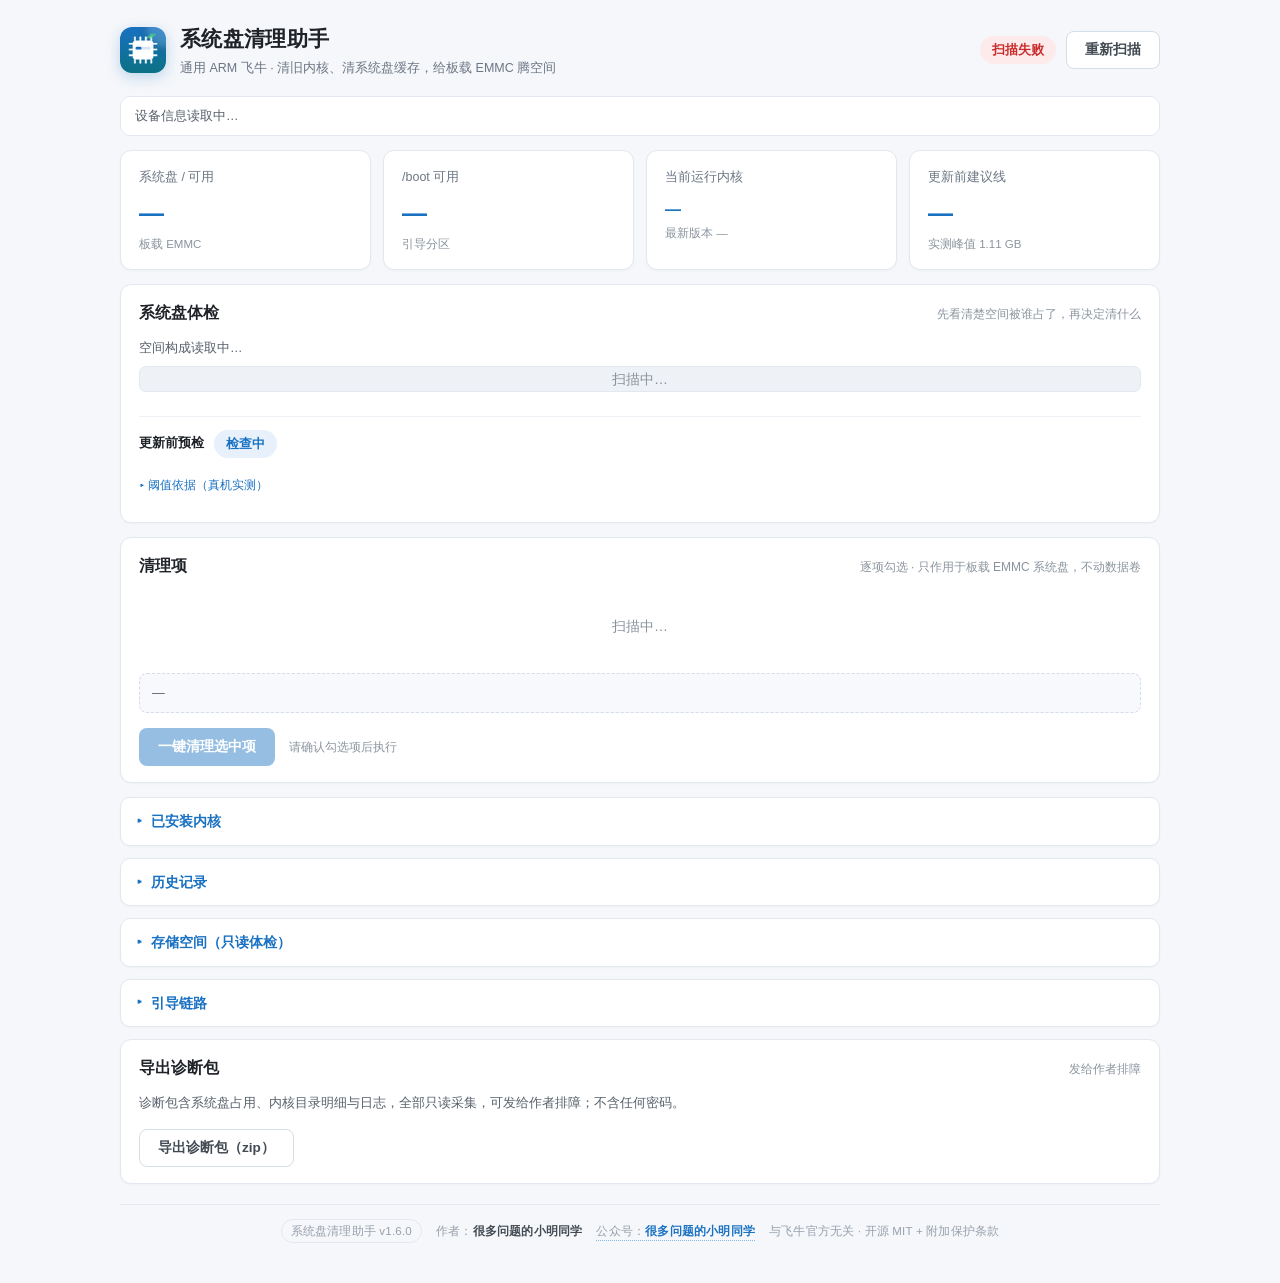
==== src/fncleankernel/app/web/index.html @ 467a627b "v1.6.0 新增排障访问日志，修正被拒时的结果提示 - 写操作被安全规则拒绝时记录时间、来源地址、Host、Origin 与原因到访问日志，   诊断包可直接读出，方便定位'点了清理没反应'的问题。" ====
<!DOCTYPE html>
<html lang="zh-CN">
<head>
<meta charset="utf-8">
<meta name="viewport" content="width=device-width, initial-scale=1">
<title>系统盘清理助手 · fnOS ARM</title>
<link rel="stylesheet" href="style.css?v=12">
</head>
<body>
<div class="wrap">

  <header class="hd">
    <div class="hd-left">
      <div class="logo logo-img" aria-hidden="true"></div>
      <div>
        <h1>系统盘清理助手</h1>
        <p class="sub">通用 ARM 飞牛 · 清旧内核、清系统盘缓存，给板载 EMMC 腾空间</p>
      </div>
    </div>
    <div class="hd-right">
      <span class="pill" id="pill-status">正在扫描</span>
      <button class="btn btn-ghost" id="btn-scan">重新扫描</button>
    </div>
  </header>

  <section class="devbar" id="devbar">
    <span>设备信息读取中…</span>
  </section>

  <section class="banner" id="ssh-banner" hidden>
    <strong>SSH 未开启</strong>
    <span id="ssh-banner-text">请在 飞牛 OS「设置 → 终端/SSH」中手动开启 SSH，以便清理异常时能从电脑远程进入设备排障。清理本身不依赖 SSH。</span>
  </section>

  <section class="cards">
    <div class="card stat">
      <div class="stat-label">系统盘 / 可用</div>
      <div class="stat-val" id="s-root">—</div>
      <div class="stat-foot">板载 EMMC</div>
    </div>
    <div class="card stat">
      <div class="stat-label">/boot 可用</div>
      <div class="stat-val" id="s-boot">—</div>
      <div class="stat-foot">引导分区</div>
    </div>
    <div class="card stat">
      <div class="stat-label">当前运行内核</div>
      <div class="stat-val stat-kernel" id="s-kernel">—</div>
      <div class="stat-foot" id="s-latest">最新版本 —</div>
    </div>
    <div class="card stat">
      <div class="stat-label">更新前建议线</div>
      <div class="stat-val" id="s-safe">—</div>
      <div class="stat-foot" id="s-safe-foot">实测峰值 1.11 GB</div>
    </div>
  </section>

  <!-- ===== 系统盘体检 ===== -->
  <section class="card">
    <div class="card-hd">
      <h2>系统盘体检</h2>
      <span class="hint">先看清楚空间被谁占了，再决定清什么</span>
    </div>
    <div class="bar-label" id="bar-label">空间构成读取中…</div>
    <div class="stackbar" id="breakdown-bar"><div class="empty">扫描中…</div></div>
    <div class="legend" id="breakdown-legend"></div>
    <div class="precheck">
      <div class="precheck-hd">
        <strong>更新前预检</strong>
        <span class="pill" id="precheck-pill">检查中</span>
      </div>
      <div id="precheck-list" class="checklist"></div>
      <details class="precheck-note-fold" id="precheck-note-fold">
        <summary>阈值依据（真机实测）</summary>
        <div class="precheck-note" id="precheck-note"></div>
      </details>
    </div>
  </section>

  <!-- ===== 清理项（核心操作常驻） ===== -->
  <section class="card">
    <div class="card-hd">
      <h2>清理项</h2>
      <span class="hint">逐项勾选 · 只作用于板载 EMMC 系统盘，不动数据卷</span>
    </div>
    <div class="empty-banner" id="empty-banner" hidden></div>
    <div class="cachelist" id="cachelist">
      <div class="empty">扫描中…</div>
    </div>
    <details class="readonly-fold" id="readonly-fold" hidden>
      <summary>体检详情（只读，不产生清理）</summary>
      <div id="readonly-list"></div>
    </details>
    <div class="cache-total" id="cache-total">—</div>
    <div class="cronfix" id="cronfix" hidden>
      <div class="cronfix-txt" id="cronfix-txt"></div>
      <button class="btn btn-ghost" id="btn-cron-fix" type="button">堵住邮件源头</button>
    </div>
    <div class="actions">
      <button class="btn btn-primary" id="btn-clean" disabled>一键清理选中项</button>
      <span class="action-note" id="action-note">请确认勾选项后执行</span>
    </div>
  </section>

  <section class="card" id="result-card" hidden>
    <div class="card-hd">
      <h2>执行结果</h2>
      <span class="hint" id="r-time"></span>
    </div>
    <div class="result-head" id="r-head">
      <div class="result-title" id="r-title">—</div>
      <div class="result-desc" id="r-desc"></div>
    </div>
    <div class="grubbox" id="r-grub">
      <strong>update-grub</strong><span id="r-grub-text">—</span>
    </div>
    <div class="warnlist" id="r-warn"></div>
    <div class="spacecmp" id="r-space"></div>
    <div class="cachebox" id="r-cache"></div>
    <details class="logbox">
      <summary>查看完整执行日志</summary>
      <pre id="r-log"></pre>
    </details>
  </section>

  <!-- ===== 方案 C：详情类信息默认折叠 ===== -->
  <details class="fold-card" id="fold-kernels">
    <summary>已安装内核</summary>
    <section class="card fold-inner">
      <div class="table-wrap">
        <table>
          <thead>
            <tr><th>包名</th><th>版本</th><th>标记</th><th>锁定</th><th>占用</th><th>处理</th></tr>
          </thead>
          <tbody id="kbody"><tr><td colspan="6" class="empty">扫描中…</td></tr></tbody>
        </table>
      </div>
      <div class="plan" id="plan">尚未生成清理计划。</div>
    </section>
  </details>

  <details class="fold-card" id="fold-history">
    <summary>历史记录</summary>
    <section class="card fold-inner">
      <div class="history-chart" id="history-chart"><div class="empty">读取中…</div></div>
      <div class="history-summary" id="history-summary">—</div>
      <div class="lastbox" id="last-result">上次执行结果读取中…</div>
      <div class="actions">
        <button class="btn btn-ghost" id="btn-load-log" type="button">查看完整运行日志</button>
        <button class="btn btn-ghost" id="btn-copy-diag" type="button">复制诊断信息</button>
      </div>
      <details class="logbox" id="log-details" hidden>
        <summary>运行日志</summary>
        <pre id="full-log"></pre>
      </details>
    </section>
  </details>

  <details class="fold-card" id="fold-volumes">
    <summary>存储空间（只读体检）</summary>
    <section class="card fold-inner">
      <div id="volume-list" class="volumelist"><div class="empty">读取中…</div></div>
    </section>
  </details>

  <details class="fold-card" id="fold-boot">
    <summary>引导链路</summary>
    <section class="card fold-inner bootcard">
      <div id="bootinfo" class="bootinfo">—</div>
    </section>
  </details>

  <!-- ===== 诊断包导出：置于页面最底部 ===== -->
  <section class="card diag-card">
    <div class="card-hd">
      <h2>导出诊断包</h2>
      <span class="hint">发给作者排障</span>
    </div>
    <p class="diag-desc">诊断包含系统盘占用、内核目录明细与日志，全部只读采集，可发给作者排障；不含任何密码。</p>
    <div class="actions">
      <button class="btn btn-ghost" id="btn-export-diag" type="button">导出诊断包（zip）</button>
    </div>
  </section>

  <footer class="aboutline" aria-label="作者信息">
    <span class="who">系统盘清理助手 v1.6.0</span>
    <span>作者：<b>很多问题的小明同学</b></span>
    <span id="qrTrigger" class="qr-trigger" role="button" tabindex="0"
          title="点击查看公众号二维码">公众号：<b>很多问题的小明同学</b></span>
    <span>与飞牛官方无关 · 开源 MIT + 附加保护条款</span>
  </footer>
</div>

<!-- 公众号二维码灯箱（照搬 FnSmartdisk 原版交互） -->
<div class="qr-modal hidden" id="qrModal" role="dialog" aria-modal="true" aria-label="公众号二维码">
  <div class="qr-backdrop" id="qrBackdrop"></div>
  <div class="qr-box">
    <button class="qr-close" id="qrClose" aria-label="关闭" type="button">&times;</button>
    <img src="images/wechat-promo.png" alt="微信公众号：很多问题的小明同学 二维码">
    <div class="qr-caption">微信搜一搜：<b>很多问题的小明同学</b>　·　扫码即可关注</div>
  </div>
</div>

<!-- cron 堵源二次确认弹窗 -->
<div class="qr-modal hidden" id="cronModal" role="dialog" aria-modal="true" aria-label="修改定时任务确认">
  <div class="qr-backdrop" id="cronBackdrop"></div>
  <div class="qr-box confirm-box">
    <button class="qr-close" id="cronClose" aria-label="关闭" type="button">&times;</button>
    <h3>修改定时任务的邮件输出</h3>
    <p>下面这些定时任务每分钟执行一次，产生的输出会被系统当成邮件投递，攒成了几十 MB 的邮件。此操作会给它们补上输出重定向，<b>不会删除任务本身</b>。</p>
    <pre id="cron-rows"></pre>
    <p>改之前会把原始配置备份一份，其它定时任务一行都不动。<b>这是你自己的应用配置，请确认后再执行。</b></p>
    <div class="confirm-actions">
      <button class="btn btn-ghost" id="cronCancel" type="button">取消</button>
      <button class="btn btn-primary" id="cronConfirm" type="button">确认修改</button>
    </div>
  </div>
</div>

<script src="app.js?v=12"></script>
</body>
</html>
---- src/fncleankernel/app/web/style.css ----
* { box-sizing: border-box; }
body {
  margin: 0; padding: 0; background: #f5f7fa; color: #1f2328;
  font-family: -apple-system, BlinkMacSystemFont, "Segoe UI", "PingFang SC",
               "Microsoft YaHei", "Helvetica Neue", Arial, sans-serif;
  font-size: 14px; line-height: 1.6;
}
.wrap { max-width: 1080px; margin: 0 auto; padding: 22px 20px 40px; }
.hd { display: flex; align-items: center; justify-content: space-between; gap: 16px; margin-bottom: 18px; }
.hd-left { display: flex; align-items: center; gap: 14px; }
/* 页面左上角直接用定稿的 EMMC 芯片图标，与应用中心图标保持同一枚 */
.logo {
  width: 46px; height: 46px; border-radius: 12px; flex: 0 0 auto;
  background: #fff url("images/icon_64.png") center / cover no-repeat;
  box-shadow: 0 4px 14px rgba(25,113,194,.25);
}
h1 { font-size: 21px; margin: 0; letter-spacing: .3px; }
.sub { margin: 2px 0 0; color: #6b7684; font-size: 12.5px; }
.hd-right { display: flex; align-items: center; gap: 10px; }
.pill {
  padding: 4px 12px; border-radius: 20px; font-size: 12.5px; font-weight: 600;
  background: #e7f0fb; color: #1971c2; white-space: nowrap;
}
.pill.ok { background: #e6f7ea; color: #2b8a3e; }
.pill.warn { background: #fff0e0; color: #d9480f; }
.pill.danger { background: #fdeaea; color: #c92a2a; }
.pill.busy { background: #fff3bf; color: #9c6500; }

.devbar {
  background: #fff; border: 1px solid #e3e8ef; border-radius: 10px;
  padding: 9px 14px; color: #57606a; font-size: 12.5px; margin-bottom: 14px;
  display: flex; flex-wrap: wrap; gap: 6px 18px;
}
.devbar b { color: #1f2328; font-weight: 600; }

.banner {
  background: #fff4e6; border: 1px solid #ffd8a8; border-left: 4px solid #e8590c;
  border-radius: 8px; padding: 11px 14px; margin-bottom: 14px; color: #8a4200;
  display: flex; gap: 10px; flex-wrap: wrap; font-size: 13px;
}
.banner strong { white-space: nowrap; }

.cards { display: grid; grid-template-columns: repeat(4, 1fr); gap: 12px; margin-bottom: 14px; }
.card {
  background: #fff; border: 1px solid #e3e8ef; border-radius: 11px;
  padding: 16px 18px; margin-bottom: 14px;
  box-shadow: 0 1px 2px rgba(16,24,40,.03);
}
.cards .card { margin-bottom: 0; }
.stat-label { color: #6b7684; font-size: 12.5px; }
.stat-val { font-size: 25px; font-weight: 700; margin: 6px 0 2px; color: #1971c2; letter-spacing: -.4px; }
.stat-kernel { font-size: 16px; letter-spacing: 0; margin-top: 10px; word-break: break-all; }
.stat-foot { color: #8b949e; font-size: 11.5px; }

.card-hd { display: flex; align-items: baseline; justify-content: space-between; gap: 12px; margin-bottom: 12px; flex-wrap: wrap; }
h2 { font-size: 15.5px; margin: 0; }
.hint { color: #8b949e; font-size: 12px; }
.table-wrap { overflow-x: auto; }
table { width: 100%; border-collapse: collapse; font-size: 12.8px; }
th {
  text-align: left; background: #f7f9fc; color: #57606a; font-weight: 600;
  padding: 9px 10px; border-bottom: 1px solid #e3e8ef; white-space: nowrap;
}
td { padding: 9px 10px; border-bottom: 1px solid #eef1f5; vertical-align: middle; }
tr:last-child td { border-bottom: none; }
.mono { font-family: ui-monospace, SFMono-Regular, Consolas, "Liberation Mono", monospace; font-size: 12.2px; }
.empty { text-align: center; color: #8b949e; padding: 24px; }
.tag { display: inline-block; padding: 1px 8px; border-radius: 5px; font-size: 11.5px; font-weight: 600; margin-right: 4px; }
.tag-cur { background: #e6f7ea; color: #2b8a3e; }
.tag-new { background: #e7f0fb; color: #1971c2; }
.tag-meta { background: #f1f3f5; color: #6b7684; }
.tag-hold { background: #fff0e0; color: #d9480f; }
.act-keep { color: #2b8a3e; font-weight: 600; }
.act-remove { color: #c92a2a; font-weight: 600; }

.plan {
  margin-top: 13px; padding: 10px 12px; background: #f7f9fc;
  border: 1px dashed #d5dde7; border-radius: 8px;
  color: #57606a; font-size: 12.5px; word-break: break-all;
}
.plan b { color: #1f2328; }
.actions { display: flex; align-items: center; gap: 14px; margin-top: 15px; flex-wrap: wrap; }
.btn {
  border: 1px solid transparent; border-radius: 8px; padding: 9px 18px;
  font-size: 13.5px; font-weight: 600; cursor: pointer; transition: .15s;
  font-family: inherit;
}
.btn:disabled { opacity: .45; cursor: not-allowed; }
.btn-primary { background: #1971c2; color: #fff; }
.btn-primary:hover:not(:disabled) { background: #155b9c; }
.btn-ghost { background: #fff; border-color: #d5dde7; color: #424a53; }
.btn-ghost:hover:not(:disabled) { background: #f7f9fc; }
.action-note { color: #8b949e; font-size: 12px; }

.result-head { padding: 12px 14px; border-radius: 9px; margin-bottom: 12px; background: #e6f7ea; border: 1px solid #b2e5c0; }
.result-head.bad { background: #fdeaea; border-color: #f5c2c2; }
.result-head.mid { background: #fff4e6; border-color: #ffd8a8; }
.result-title { font-size: 16px; font-weight: 700; }
.result-desc { font-size: 12.5px; color: #57606a; margin-top: 2px; }
.grubbox {
  display: flex; gap: 10px; align-items: baseline; padding: 10px 13px;
  border-radius: 8px; background: #e7f0fb; border: 1px solid #c5dcf5;
  font-size: 12.8px; margin-bottom: 12px; flex-wrap: wrap;
}
.grubbox.bad { background: #fdeaea; border-color: #f5c2c2; }
.grubbox strong { white-space: nowrap; color: #155b9c; }
.grubbox.bad strong { color: #c92a2a; }
.warnlist { display: flex; flex-direction: column; gap: 7px; }
.warnitem {
  padding: 9px 12px; border-radius: 7px; font-size: 12.7px;
  background: #fff9f0; border-left: 3px solid #e8590c; color: #7a3f00;
  word-break: break-word;
}
.warnitem.danger { background: #fdeaea; border-left-color: #c92a2a; color: #9b1c1c; }
.noteslist { margin-top: 10px; display: flex; flex-direction: column; gap: 5px; }
.noteitem {
  padding: 6px 11px; border-radius: 6px; font-size: 12.4px;
  background: #f7f9fc; border-left: 3px solid #a9c6e8; color: #424a53;
  word-break: break-word;
}
.spacecmp { margin-top: 12px; font-size: 12.8px; color: #424a53; }
.logbox { margin-top: 13px; border-top: 1px solid #eef1f5; padding-top: 10px; }
.logbox summary { cursor: pointer; color: #1971c2; font-size: 12.8px; }
pre {
  background: #1f2328; color: #d7dde5; border-radius: 8px; padding: 12px;
  font-size: 11.6px; line-height: 1.55; overflow-x: auto; max-height: 380px;
  white-space: pre-wrap; word-break: break-all;
  font-family: ui-monospace, SFMono-Regular, Consolas, monospace;
}
.bootinfo { font-size: 12.5px; color: #57606a; word-break: break-all; }
.bootinfo b { color: #1f2328; }
/* ===== 诊断包导出（页面最底部） ===== */
.diag-card { margin-top: 12px; }
.diag-desc { margin: 0 0 4px; color: #57606a; font-size: 12.5px; line-height: 1.7; }
/* ===== 底部作者信息 + 公众号二维码灯箱（照搬 FnSmartdisk，配色适配本页浅色主题） ===== */
footer.aboutline {
  display: flex; flex-wrap: wrap; justify-content: center; align-items: center;
  gap: 6px 14px; margin-top: 20px; padding-top: 14px;
  border-top: 1px solid #e3e8ef; color: #98a1ad; font-size: 11.5px;
  letter-spacing: .2px; text-align: center;
}
.aboutline b { color: #424a53; font-weight: 600; }
.aboutline .who { padding: 2px 9px; border: 1px solid #e3e8ef; border-radius: 999px; }
.qr-trigger { cursor: pointer; border-bottom: 1px dotted #8ab8e6; outline: none; }
.qr-trigger:hover, .qr-trigger:focus-visible { border-bottom-color: #1971c2; }
.qr-trigger b { color: #1971c2; }

.qr-modal { position: fixed; inset: 0; z-index: 100; display: flex;
  align-items: center; justify-content: center; padding: 20px; }
.qr-modal.hidden { display: none; }
.qr-backdrop { position: absolute; inset: 0; background: rgba(4,8,16,.74);
  backdrop-filter: blur(3px); }
.qr-box { position: relative; background: linear-gradient(160deg,#0e1626,#0a101c);
  border: 1px solid #2a3648; border-radius: 16px; padding: 20px;
  max-width: min(92vw,560px); width: 100%;
  box-shadow: 0 18px 60px rgba(0,0,0,.55); animation: qrpop .22s ease-out; }
@keyframes qrpop { from { opacity: 0; transform: translateY(8px) scale(.97); }
  to { opacity: 1; transform: none; } }
.qr-box img { width: 100%; height: auto; border-radius: 10px; display: block; }
.qr-caption { margin-top: 12px; text-align: center; color: #9aa7b8; font-size: 12.5px; }
.qr-caption b { color: #eef2f7; }
.qr-close { position: absolute; top: 9px; right: 11px; width: 30px; height: 30px;
  border: 1px solid #2a3648; background: rgba(255,255,255,.06); color: #eef2f7;
  font-size: 20px; line-height: 1; border-radius: 50%; cursor: pointer; z-index: 2; }
.qr-close:hover { color: #fff; border-color: #7cf0d2; }

/* ===== 清理项勾选卡片 ===== */
.cachelist { display: flex; flex-direction: column; gap: 9px; }
.cacheitem {
  display: flex; align-items: flex-start; gap: 12px; padding: 11px 13px;
  border: 1px solid #e3e8ef; border-radius: 9px; background: #fff;
  cursor: pointer; transition: .15s;
}
.cacheitem:hover { border-color: #a9c6e8; background: #fafcff; }
.cacheitem.checked { border-color: #8ab8e6; background: #f4f9ff; }
.cacheitem.muted { background: #f7f9fc; border-style: dashed; cursor: default; opacity: .8; }
.cacheitem.muted:hover { border-color: #e3e8ef; background: #f7f9fc; }
.cacheitem input { margin-top: 3px; width: 16px; height: 16px;
  flex: 0 0 auto; accent-color: #1971c2; }
.cacheitem input:disabled { cursor: not-allowed; }
.c-body { flex: 1 1 auto; min-width: 0; }
.c-name { display: block; font-size: 13.5px; font-weight: 600; color: #1f2328; }
.c-desc { display: block; margin-top: 3px; font-size: 12.2px;
  color: #6b7684; line-height: 1.55; }
.c-size { flex: 0 0 auto; text-align: right; min-width: 96px; }
.c-size b { display: block; font-size: 15px; color: #1971c2; }
.c-size.muted b { color: #8b949e; }
.c-size small { display: block; color: #8b949e; font-size: 11px; margin-top: 2px; }
.tag-low { background: #e6f7ea; color: #2b8a3e; }
.tag-info { background: #eef1f5; color: #6b7684; }
.cache-total { margin-top: 12px; padding: 9px 12px; background: #f7f9fc;
  border: 1px dashed #d5dde7; border-radius: 8px; font-size: 12.8px; color: #57606a; }
.cache-total b { color: #1971c2; }
.cachebox { margin-top: 12px; display: flex; flex-direction: column;
  gap: 6px; font-size: 12.6px; color: #424a53; }
.cachebox > strong { font-size: 13px; color: #1f2328; }
.cacheline { padding: 7px 11px; border-radius: 7px; background: #f7f9fc;
  border-left: 3px solid #a9c6e8; word-break: break-word; }
.cacheline.bad { background: #fdeaea; border-left-color: #c92a2a; color: #9b1c1c; }
.cache-sum { padding: 7px 11px; border-radius: 7px; background: #e6f7ea;
  border-left: 3px solid #2b8a3e; color: #2b8a3e; font-weight: 600; }

/* ===== v1.2.0：体检 / 趋势 / 数据卷 / 二次确认 ===== */
.bar-label { font-size: 12.5px; color: #57606a; margin-bottom: 8px; }
.bar-label b { color: #1f2328; }
.stackbar { display: flex; width: 100%; height: 26px; border-radius: 7px;
  overflow: hidden; background: #eef1f5; border: 1px solid #e3e8ef; }
.stackbar .empty { width: 100%; line-height: 24px; padding: 0; }
.seg { height: 100%; min-width: 2px; transition: width .3s; }
.seg-free { background: #e6f7ea; }
.seg-usr { background: #1971c2; }
.seg-var { background: #1098ad; }
.seg-other { background: #8ab8e6; }
.legend { display: flex; flex-wrap: wrap; gap: 6px 16px; margin-top: 9px;
  font-size: 12px; color: #57606a; }
.legend-item { display: flex; align-items: center; gap: 6px; }
.swatch { width: 11px; height: 11px; border-radius: 3px; display: inline-block; }

.precheck { margin-top: 15px; padding-top: 13px; border-top: 1px solid #eef1f5; }
.precheck-hd { display: flex; align-items: center; gap: 10px; margin-bottom: 9px; }
.precheck-hd strong { font-size: 13px; color: #1f2328; }
.checklist { display: grid; grid-template-columns: repeat(2, 1fr); gap: 7px; }
.checkrow { display: flex; align-items: baseline; gap: 8px; padding: 7px 10px;
  border-radius: 7px; background: #f7f9fc; font-size: 12.4px; }
.checkrow .ck { font-weight: 700; color: #2b8a3e; flex: 0 0 auto; }
.checkrow.bad { background: #fff4e6; }
.checkrow.bad .ck { color: #d9480f; }
.checkrow .cl { color: #6b7684; flex: 0 0 auto; }
.checkrow .cv { color: #1f2328; font-weight: 600; word-break: break-all; }
.checkrow .ch { color: #8b949e; font-size: 11.5px; margin-left: auto; }
.precheck-note { margin-top: 9px; font-size: 11.8px; color: #8b949e; line-height: 1.5; }

.empty-banner { margin-bottom: 11px; padding: 10px 13px; border-radius: 8px;
  background: #e6f7ea; border: 1px solid #b2e5c0; color: #2b8a3e;
  font-size: 12.8px; line-height: 1.55; }
.empty-banner b { color: #1b6e30; }
.tag-mid { background: #fff0e0; color: #d9480f; }
.group-hd { margin: 6px 0 2px; padding: 7px 11px; border-radius: 7px;
  background: #eef4fb; color: #155b9c; font-size: 12.2px; font-weight: 600; }
.scope-tag { display: inline-block; padding: 0 6px; border-radius: 4px;
  background: #eef4fb; color: #155b9c; font-size: 11px; font-weight: 600; }
.volnote-box { margin-bottom: 10px; padding: 9px 12px; border-radius: 8px;
  background: #fff9f0; border-left: 3px solid #e8590c; color: #7a3f00;
  font-size: 12.5px; line-height: 1.55; }
.cronfix { margin-top: 11px; padding: 10px 12px; border-radius: 8px;
  background: #fff9f0; border-left: 3px solid #e8590c; font-size: 12.5px;
  color: #7a3f00; display: flex; align-items: center; justify-content: space-between;
  gap: 12px; flex-wrap: wrap; }
.cronfix-txt { flex: 1 1 320px; line-height: 1.55; }

.history-chart { display: flex; align-items: flex-end; gap: 5px; height: 88px;
  padding: 8px 4px 0; border-bottom: 1px solid #e3e8ef; }
.history-chart .empty { width: 100%; text-align: center; align-self: center; }
.hcol { flex: 1 1 0; min-width: 8px; max-width: 46px; display: flex;
  flex-direction: column; justify-content: flex-end; align-items: center; gap: 3px; }
.hbar { width: 100%; min-height: 3px; background: linear-gradient(180deg,#4d9de0,#1971c2);
  border-radius: 4px 4px 0 0; }
.hbar.zero { background: #d5dde7; }
.hcap { font-size: 10px; color: #8b949e; white-space: nowrap; }
.history-summary { margin-top: 8px; font-size: 12.5px; color: #57606a; }
.lastbox { margin-top: 10px; padding: 9px 12px; border-radius: 8px;
  background: #f7f9fc; border: 1px dashed #d5dde7; font-size: 12.5px;
  color: #424a53; word-break: break-word; }
.lastbox b { color: #1971c2; }

.volumelist { display: flex; flex-direction: column; gap: 10px; }
.volcard { border: 1px solid #e3e8ef; border-radius: 9px; padding: 11px 13px; }
.volhd { display: flex; align-items: baseline; justify-content: space-between;
  gap: 10px; flex-wrap: wrap; font-size: 13px; }
.volhd b { color: #1971c2; }
.volhd span { color: #57606a; font-size: 12.3px; }
.volbar { height: 9px; border-radius: 5px; background: #eef1f5; overflow: hidden; margin: 8px 0; }
.volbar i { display: block; height: 100%; background: #4d9de0; }
.voltop { display: flex; flex-wrap: wrap; gap: 5px 14px; font-size: 12px; color: #57606a; }
.voltop span { white-space: nowrap; }
.voltop b { color: #424a53; }
.volnote { margin-top: 9px; font-size: 11.8px; color: #8b949e; }

.confirm-box { color: #eef2f7; }
.confirm-box h3 { margin: 0 0 10px; font-size: 16px; color: #fff; }
.confirm-box p { margin: 0 0 10px; font-size: 12.8px; line-height: 1.65; color: #c6d2e0; }
.confirm-box b { color: #7cf0d2; }
.confirm-box pre { background: #060b14; color: #d7dde5; border-radius: 8px;
  padding: 10px; font-size: 11.6px; max-height: 150px; overflow: auto;
  white-space: pre-wrap; word-break: break-all; margin: 0 0 10px; }
.confirm-actions { display: flex; justify-content: flex-end; gap: 10px; }

/* ===== v1.3.0 方案 C：详情默认折叠 ===== */
.fold-card { margin-bottom: 12px; border: 1px solid #e3e8ef; border-radius: 10px;
  background: #fff; box-shadow: 0 1px 2px rgba(16,24,40,.03); }
.fold-card > summary { cursor: pointer; padding: 12px 15px; font-size: 14px;
  font-weight: 600; color: #1971c2; list-style: none; min-height: 44px;
  display: flex; align-items: center; gap: 8px; }
.fold-card > summary::-webkit-details-marker { display: none; }
.fold-card > summary::before { content: '▸'; font-size: 13px; }
.fold-card[open] > summary::before { content: '▾'; }
.fold-card > .card { margin: 0; border: 0; border-top: 1px solid #eef1f5;
  border-radius: 0 0 10px 10px; box-shadow: none; }

.precheck-note-fold { margin-top: 9px; }
.precheck-note-fold > summary { cursor: pointer; font-size: 11.8px;
  color: #1971c2; list-style: none; min-height: 30px; }
.precheck-note-fold > summary::-webkit-details-marker { display: none; }
.precheck-note-fold > summary::before { content: '▸ '; }
.precheck-note-fold[open] > summary::before { content: '▾ '; }

.readonly-fold { margin-top: 10px; border: 1px dashed #d5dde7;
  border-radius: 8px; background: #fbfcfe; }
.readonly-fold > summary { cursor: pointer; padding: 9px 12px;
  font-size: 12.3px; color: #6b7684; list-style: none; min-height: 38px; }
.readonly-fold > summary::-webkit-details-marker { display: none; }
.readonly-fold > summary::before { content: '▸ '; }
.readonly-fold[open] > summary::before { content: '▾ '; }
.readonly-item { display: flex; align-items: baseline; gap: 8px;
  padding: 6px 12px; font-size: 12px; color: #57606a;
  border-top: 1px solid #eef1f5; }
.readonly-item b { color: #424a53; }
.readonly-item .ro-size { margin-left: auto; color: #8b949e; white-space: nowrap; }
.dev-warn { color: #d9480f; font-weight: 600; }

/* .banner 有 display:flex，会盖过浏览器默认的 [hidden]{display:none}；
   必须显式兜底，否则「SSH 未开启」横幅在 SSH 已开启时也会常驻 */
[hidden] { display: none !important; }
.hidden { display: none !important; }

/* ===== v1.3.0 手机端响应式（方案 C 基线）===== */
@media (max-width: 760px) {
  .wrap { max-width: 100%; padding: 12px 10px 26px; }
  /* 窄屏 header 改纵向，避免 logo + 标题被右侧按钮挤成两行 */
  .hd { flex-direction: column; align-items: stretch; gap: 8px; margin-bottom: 12px; }
  .hd-left { min-width: 0; }
  .hd-right { width: 100%; justify-content: space-between; }
  .logo { width: 40px; height: 40px; }
  h1 { font-size: 18px; }
  .sub { display: none; }
  .devbar { font-size: 11.5px; padding: 7px 10px; gap: 4px 10px; flex-wrap: wrap; }
  .cards { grid-template-columns: repeat(2, 1fr); gap: 8px; }
  .card { padding: 12px; }
  .stat-val { font-size: 20px; }
  .stat-kernel { font-size: 13px; }
  .card-hd .hint { display: none; }
  .checklist { grid-template-columns: 1fr; }
  .checkrow { flex-wrap: wrap; }
  .checkrow .ch { display: none; }
  .cacheitem { flex-wrap: wrap; padding: 10px; gap: 9px; }
  .c-desc { font-size: 11.6px; }
  .c-size { text-align: left; min-width: 0; }
  .c-size b { font-size: 13.5px; }
  .table-wrap { overflow-x: auto; -webkit-overflow-scrolling: touch; }
  table { min-width: 560px; }
  .btn { min-height: 44px; padding: 10px 14px; }
  .actions { flex-direction: column; align-items: stretch; gap: 8px; }
  .actions .btn { width: 100%; }
  .action-note { text-align: center; font-size: 11.5px; }
  .voltop { gap: 4px 10px; }
  .hcol { min-width: 6px; }
  .legend { gap: 4px 10px; font-size: 11.5px; }
  .confirm-box pre { max-height: 110px; }
  .qr-box { padding: 14px; }
  .cache-total { font-size: 12px; }
  .fold-card > summary { padding: 11px 12px; }
}
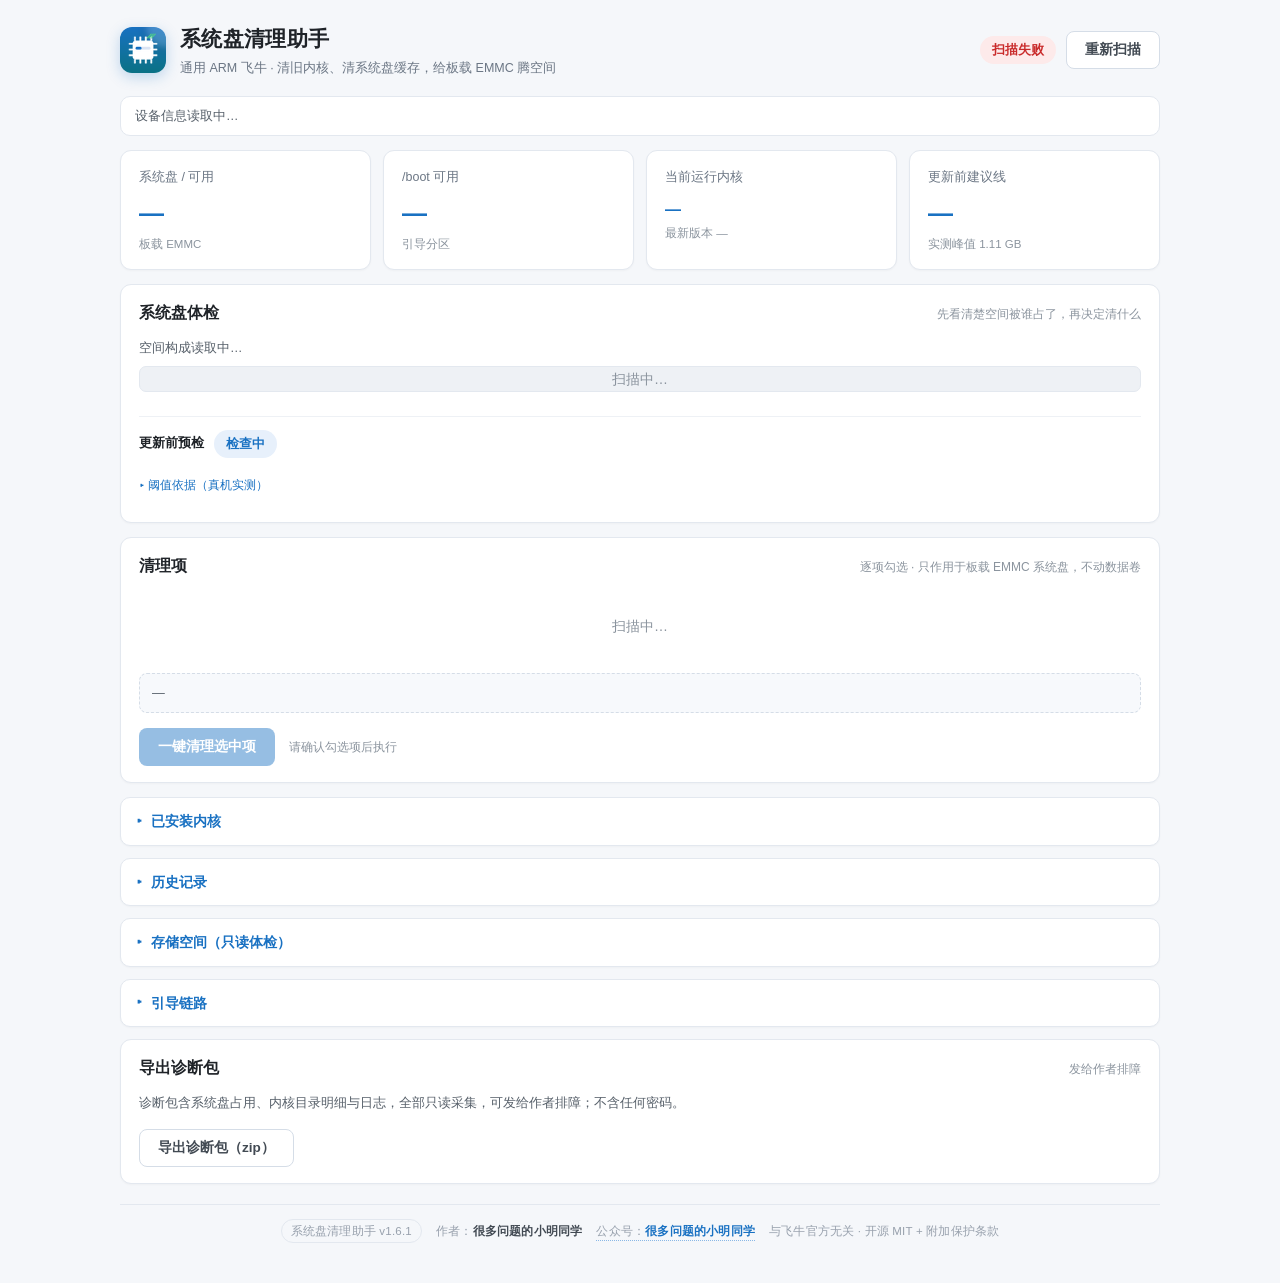
==== commit b5e11adb: "v1.6.1 修复飞牛 App 内打开应用时无法清理和导出诊断包 - 兼容 App 内嵌浏览器发出的来源标记，清理和诊断导出不再被误判拒绝。 - 诊断包导出在移动端改用兼容的下载方式。 - 保留原有的" ====
--- a/src/fncleankernel/app/web/index.html
+++ b/src/fncleankernel/app/web/index.html
@@ -183,7 +183,7 @@
   </section>
 
   <footer class="aboutline" aria-label="作者信息">
-    <span class="who">系统盘清理助手 v1.6.0</span>
+    <span class="who">系统盘清理助手 v1.6.1</span>
     <span>作者：<b>很多问题的小明同学</b></span>
     <span id="qrTrigger" class="qr-trigger" role="button" tabindex="0"
           title="点击查看公众号二维码">公众号：<b>很多问题的小明同学</b></span>
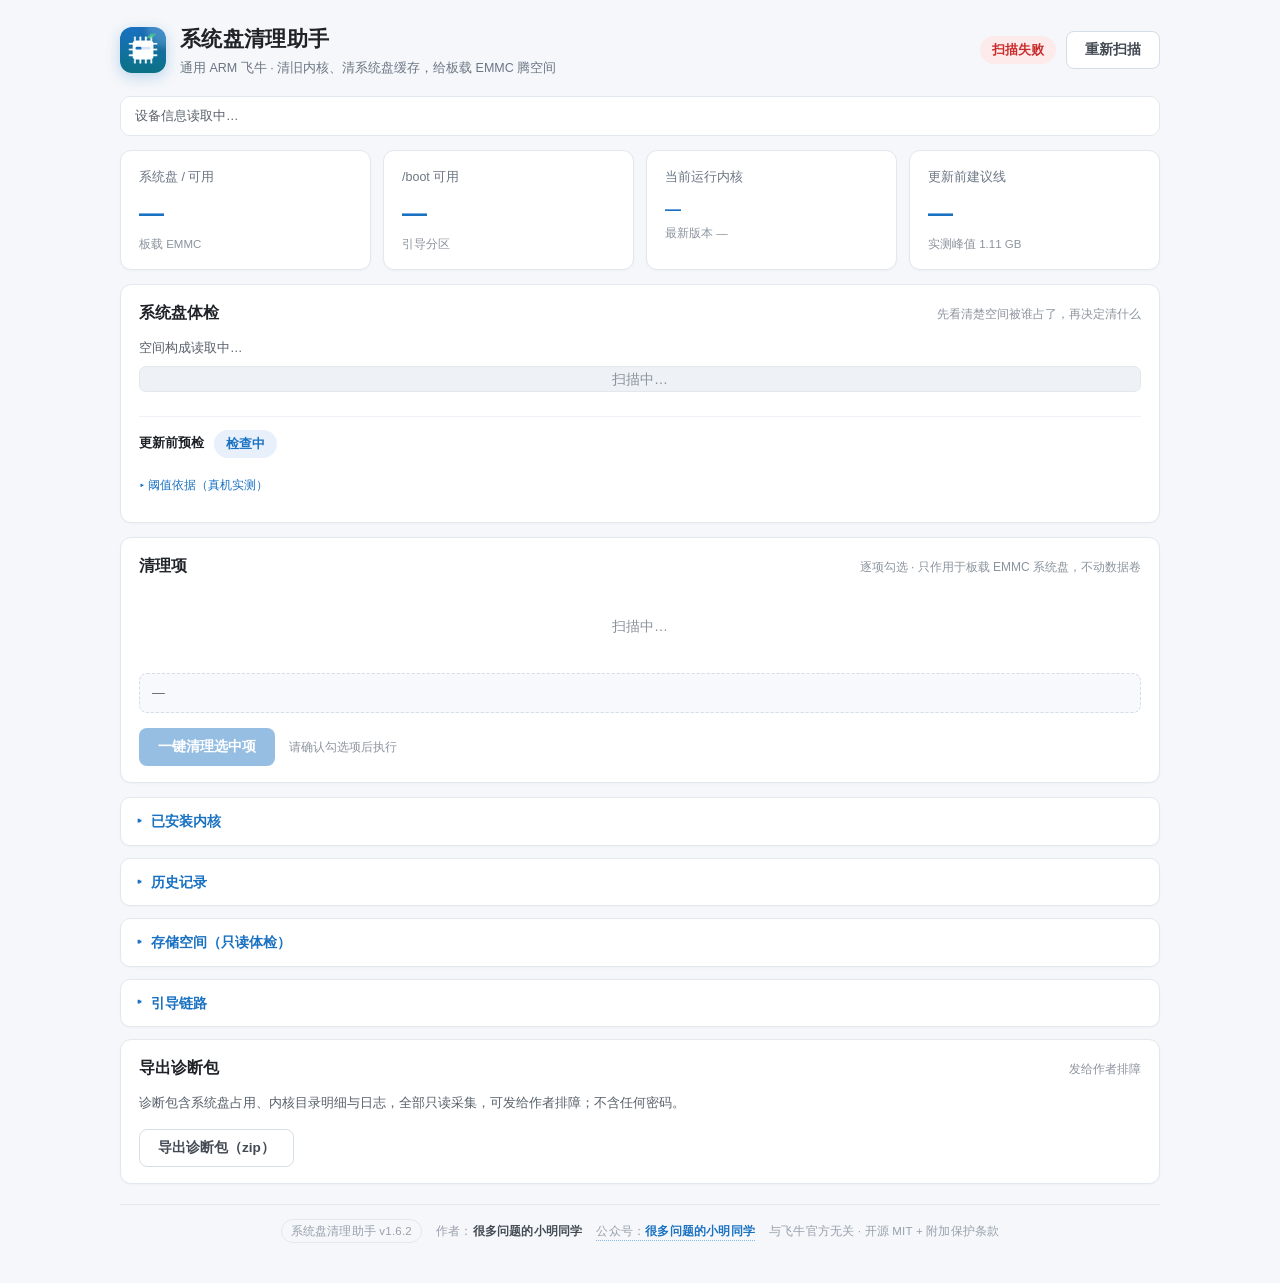
==== commit ef87ef1a: "v1.6.2 修复空间构成条显示与若干界面提示问题 - 修复空间构成条用 du 逻辑占用计算可用空间，导致部分设备显示可用空间过小的问题，改为使用 df 实测值。 - 修复移动端诊断包导出提前报成功、" ====
--- a/src/fncleankernel/app/web/index.html
+++ b/src/fncleankernel/app/web/index.html
@@ -183,7 +183,7 @@
   </section>
 
   <footer class="aboutline" aria-label="作者信息">
-    <span class="who">系统盘清理助手 v1.6.1</span>
+    <span class="who">系统盘清理助手 v1.6.2</span>
     <span>作者：<b>很多问题的小明同学</b></span>
     <span id="qrTrigger" class="qr-trigger" role="button" tabindex="0"
           title="点击查看公众号二维码">公众号：<b>很多问题的小明同学</b></span>
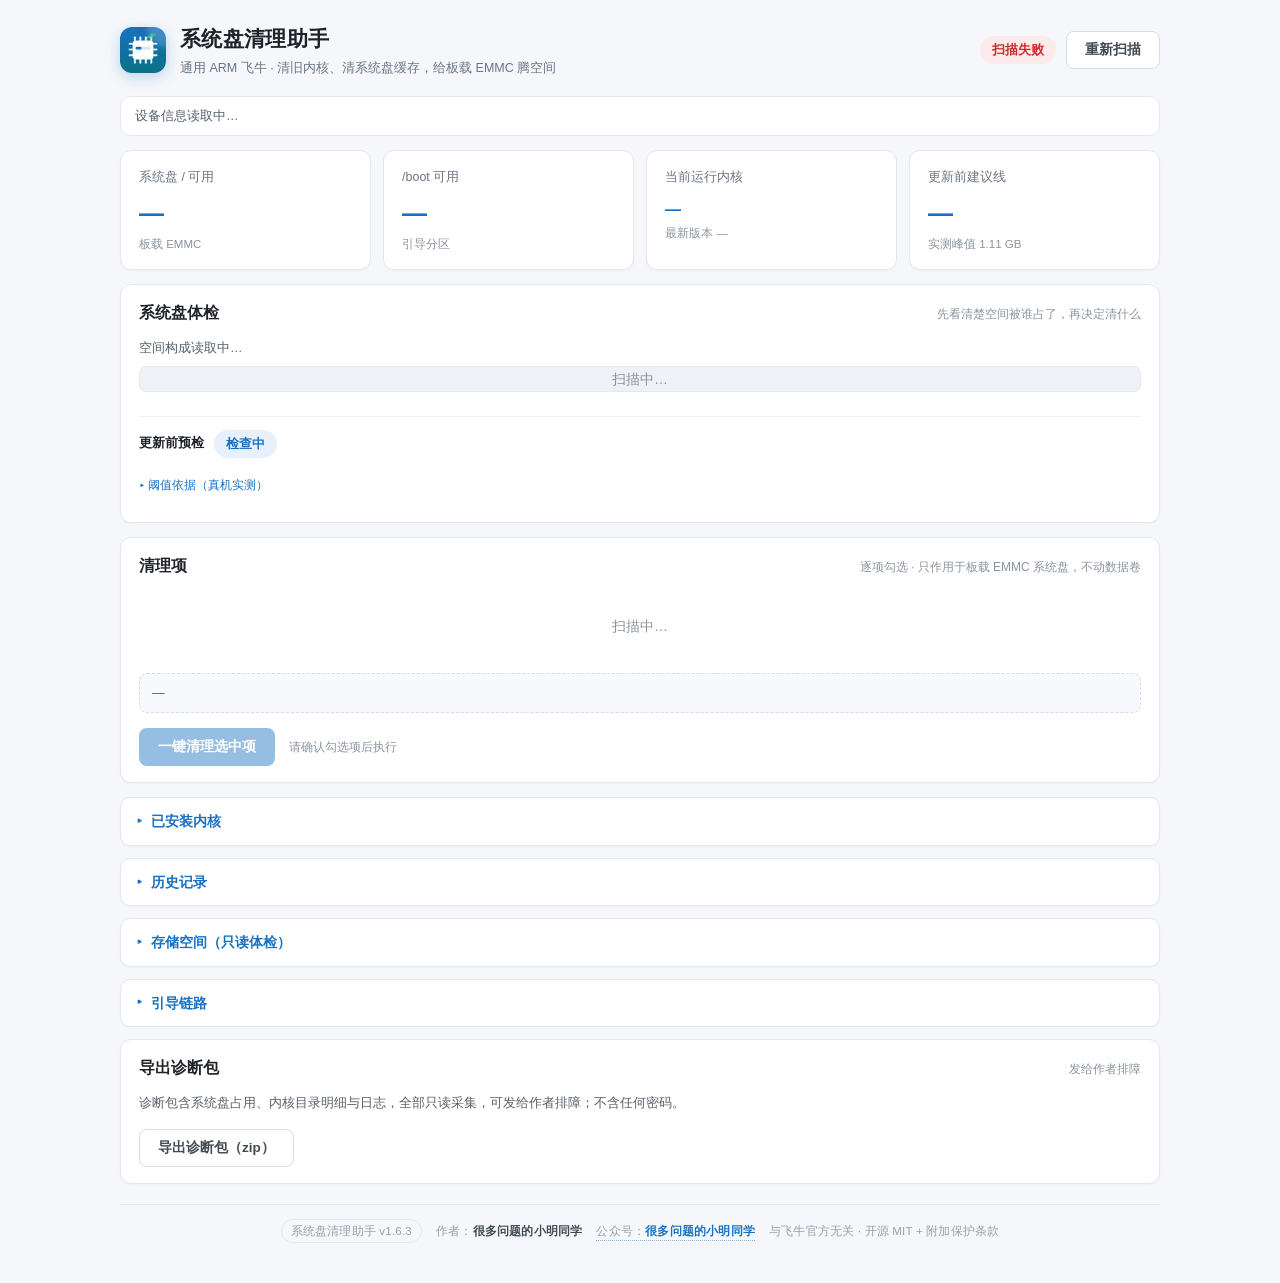
==== commit 155d22ec: "v1.6.3 修复 SSH 非22端口误报与飞牛App内置浏览器访问被拒 - SSH 是否可用只看服务状态，不再要求监听 22 端口，并采集实际监听端口。 - 飞牛 App 内置浏览器的请求（无 Or" ====
--- a/src/fncleankernel/app/web/index.html
+++ b/src/fncleankernel/app/web/index.html
@@ -183,7 +183,7 @@
   </section>
 
   <footer class="aboutline" aria-label="作者信息">
-    <span class="who">系统盘清理助手 v1.6.2</span>
+    <span class="who">系统盘清理助手 v1.6.3</span>
     <span>作者：<b>很多问题的小明同学</b></span>
     <span id="qrTrigger" class="qr-trigger" role="button" tabindex="0"
           title="点击查看公众号二维码">公众号：<b>很多问题的小明同学</b></span>
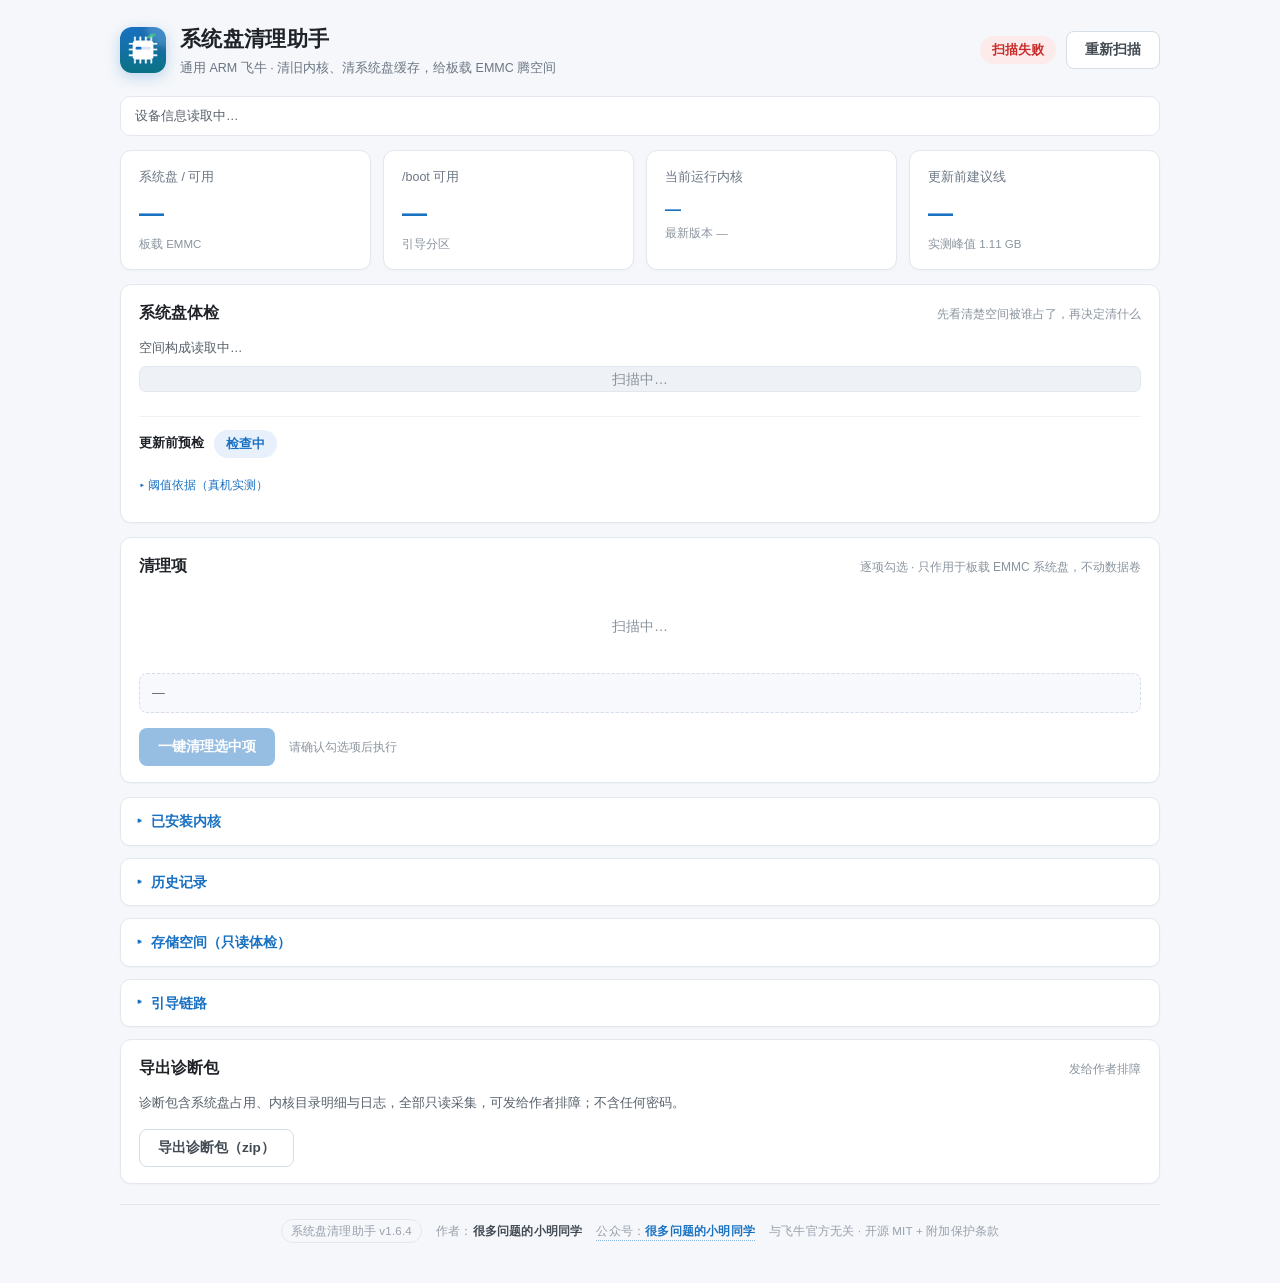
==== commit 3bd36d0c: "v1.6.4 诊断包大幅扩充：7天日志、硬件参数、设备身份 - 新增7天日志窗口（错误/警告级精确分层+关键词+总量统计）。 - 新增硬件采集：CPU/内存/SoC/机型/温度/存储/网络/GPU-N" ====
--- a/src/fncleankernel/app/web/index.html
+++ b/src/fncleankernel/app/web/index.html
@@ -183,7 +183,7 @@
   </section>
 
   <footer class="aboutline" aria-label="作者信息">
-    <span class="who">系统盘清理助手 v1.6.3</span>
+    <span class="who">系统盘清理助手 v1.6.4</span>
     <span>作者：<b>很多问题的小明同学</b></span>
     <span id="qrTrigger" class="qr-trigger" role="button" tabindex="0"
           title="点击查看公众号二维码">公众号：<b>很多问题的小明同学</b></span>
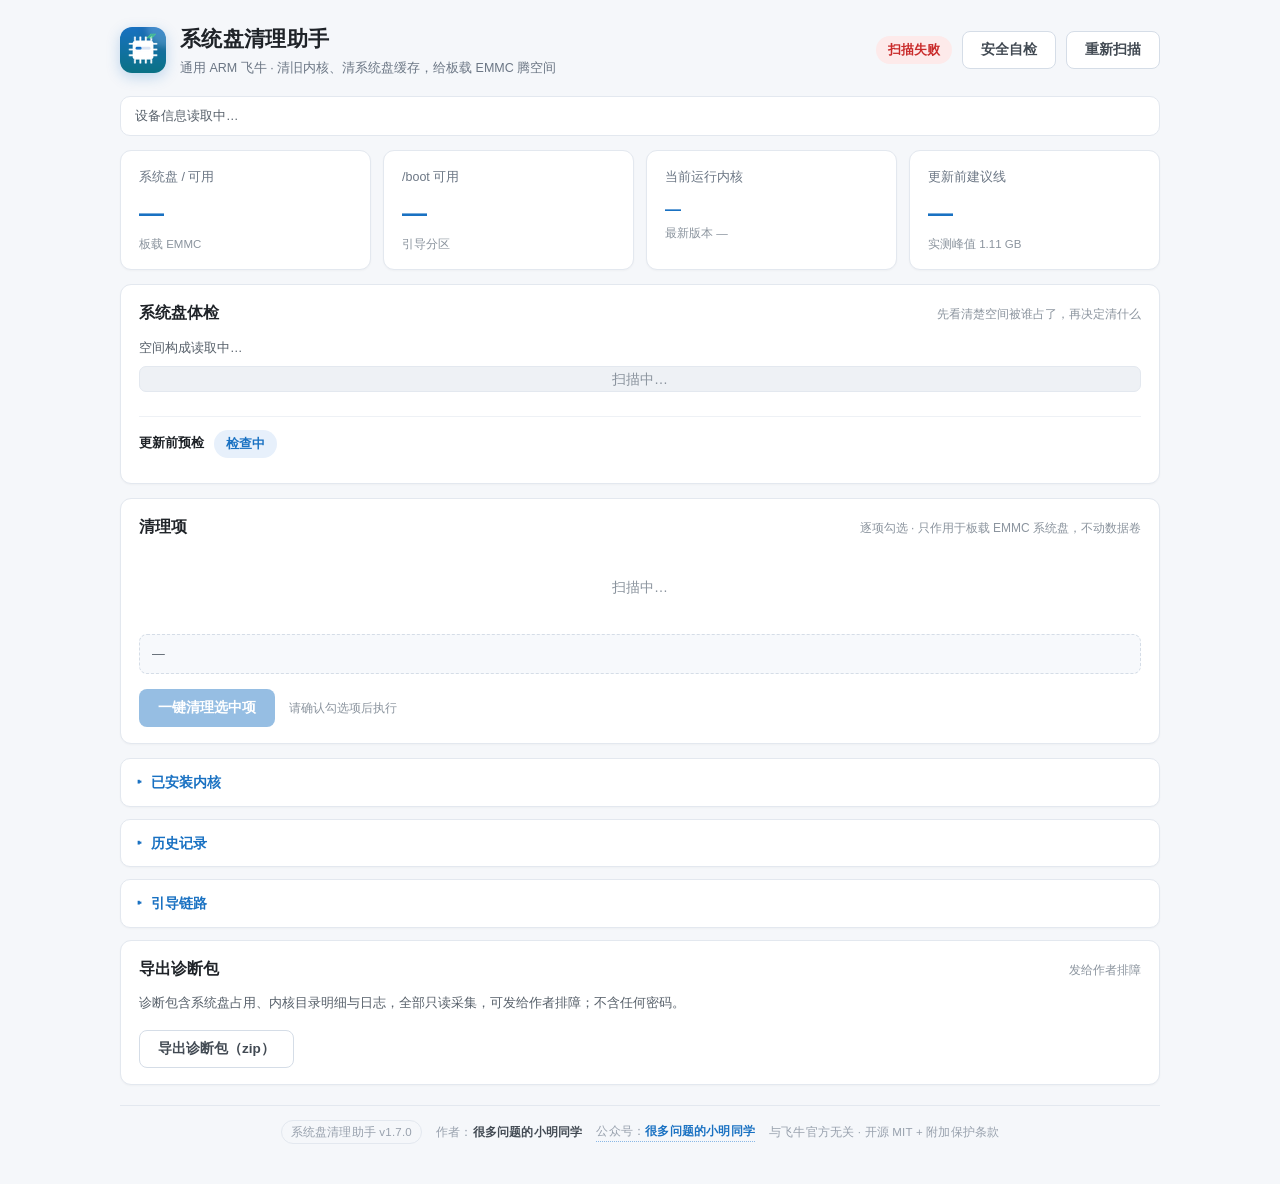
==== commit 76257a35: "v1.7.0 诊断包与交互大升级 - 诊断包收录工具自身运行痕迹（clean.log/last_result/history/tool_info）。 - Web层异常落盘 web.log；7天日志截断" ====
--- a/src/fncleankernel/app/web/index.html
+++ b/src/fncleankernel/app/web/index.html
@@ -19,12 +19,19 @@
     </div>
     <div class="hd-right">
       <span class="pill" id="pill-status">正在扫描</span>
+      <button class="btn btn-ghost" id="btn-selfcheck">安全自检</button>
       <button class="btn btn-ghost" id="btn-scan">重新扫描</button>
     </div>
   </header>
 
   <section class="devbar" id="devbar">
     <span>设备信息读取中…</span>
+  </section>
+
+  <section class="card" id="selfcheck-card" hidden>
+    <h2>安全自检（只读，不改系统）</h2>
+    <p class="sub" id="selfcheck-verdict">—</p>
+    <div id="selfcheck-list"></div>
   </section>
 
   <section class="banner" id="ssh-banner" hidden>
@@ -70,10 +77,6 @@
         <span class="pill" id="precheck-pill">检查中</span>
       </div>
       <div id="precheck-list" class="checklist"></div>
-      <details class="precheck-note-fold" id="precheck-note-fold">
-        <summary>阈值依据（真机实测）</summary>
-        <div class="precheck-note" id="precheck-note"></div>
-      </details>
     </div>
   </section>
 
@@ -145,21 +148,6 @@
       <div class="history-chart" id="history-chart"><div class="empty">读取中…</div></div>
       <div class="history-summary" id="history-summary">—</div>
       <div class="lastbox" id="last-result">上次执行结果读取中…</div>
-      <div class="actions">
-        <button class="btn btn-ghost" id="btn-load-log" type="button">查看完整运行日志</button>
-        <button class="btn btn-ghost" id="btn-copy-diag" type="button">复制诊断信息</button>
-      </div>
-      <details class="logbox" id="log-details" hidden>
-        <summary>运行日志</summary>
-        <pre id="full-log"></pre>
-      </details>
-    </section>
-  </details>
-
-  <details class="fold-card" id="fold-volumes">
-    <summary>存储空间（只读体检）</summary>
-    <section class="card fold-inner">
-      <div id="volume-list" class="volumelist"><div class="empty">读取中…</div></div>
     </section>
   </details>
 
@@ -183,7 +171,7 @@
   </section>
 
   <footer class="aboutline" aria-label="作者信息">
-    <span class="who">系统盘清理助手 v1.6.4</span>
+    <span class="who">系统盘清理助手 v1.7.0</span>
     <span>作者：<b>很多问题的小明同学</b></span>
     <span id="qrTrigger" class="qr-trigger" role="button" tabindex="0"
           title="点击查看公众号二维码">公众号：<b>很多问题的小明同学</b></span>
--- a/src/fncleankernel/app/web/style.css
+++ b/src/fncleankernel/app/web/style.css
@@ -112,12 +112,6 @@
   word-break: break-word;
 }
 .warnitem.danger { background: #fdeaea; border-left-color: #c92a2a; color: #9b1c1c; }
-.noteslist { margin-top: 10px; display: flex; flex-direction: column; gap: 5px; }
-.noteitem {
-  padding: 6px 11px; border-radius: 6px; font-size: 12.4px;
-  background: #f7f9fc; border-left: 3px solid #a9c6e8; color: #424a53;
-  word-break: break-word;
-}
 .spacecmp { margin-top: 12px; font-size: 12.8px; color: #424a53; }
 .logbox { margin-top: 13px; border-top: 1px solid #eef1f5; padding-top: 10px; }
 .logbox summary { cursor: pointer; color: #1971c2; font-size: 12.8px; }
@@ -228,7 +222,6 @@
 .checkrow .cl { color: #6b7684; flex: 0 0 auto; }
 .checkrow .cv { color: #1f2328; font-weight: 600; word-break: break-all; }
 .checkrow .ch { color: #8b949e; font-size: 11.5px; margin-left: auto; }
-.precheck-note { margin-top: 9px; font-size: 11.8px; color: #8b949e; line-height: 1.5; }
 
 .empty-banner { margin-bottom: 11px; padding: 10px 13px; border-radius: 8px;
   background: #e6f7ea; border: 1px solid #b2e5c0; color: #2b8a3e;
@@ -239,9 +232,6 @@
   background: #eef4fb; color: #155b9c; font-size: 12.2px; font-weight: 600; }
 .scope-tag { display: inline-block; padding: 0 6px; border-radius: 4px;
   background: #eef4fb; color: #155b9c; font-size: 11px; font-weight: 600; }
-.volnote-box { margin-bottom: 10px; padding: 9px 12px; border-radius: 8px;
-  background: #fff9f0; border-left: 3px solid #e8590c; color: #7a3f00;
-  font-size: 12.5px; line-height: 1.55; }
 .cronfix { margin-top: 11px; padding: 10px 12px; border-radius: 8px;
   background: #fff9f0; border-left: 3px solid #e8590c; font-size: 12.5px;
   color: #7a3f00; display: flex; align-items: center; justify-content: space-between;
@@ -263,19 +253,6 @@
   color: #424a53; word-break: break-word; }
 .lastbox b { color: #1971c2; }
 
-.volumelist { display: flex; flex-direction: column; gap: 10px; }
-.volcard { border: 1px solid #e3e8ef; border-radius: 9px; padding: 11px 13px; }
-.volhd { display: flex; align-items: baseline; justify-content: space-between;
-  gap: 10px; flex-wrap: wrap; font-size: 13px; }
-.volhd b { color: #1971c2; }
-.volhd span { color: #57606a; font-size: 12.3px; }
-.volbar { height: 9px; border-radius: 5px; background: #eef1f5; overflow: hidden; margin: 8px 0; }
-.volbar i { display: block; height: 100%; background: #4d9de0; }
-.voltop { display: flex; flex-wrap: wrap; gap: 5px 14px; font-size: 12px; color: #57606a; }
-.voltop span { white-space: nowrap; }
-.voltop b { color: #424a53; }
-.volnote { margin-top: 9px; font-size: 11.8px; color: #8b949e; }
-
 .confirm-box { color: #eef2f7; }
 .confirm-box h3 { margin: 0 0 10px; font-size: 16px; color: #fff; }
 .confirm-box p { margin: 0 0 10px; font-size: 12.8px; line-height: 1.65; color: #c6d2e0; }
@@ -296,13 +273,6 @@
 .fold-card[open] > summary::before { content: '▾'; }
 .fold-card > .card { margin: 0; border: 0; border-top: 1px solid #eef1f5;
   border-radius: 0 0 10px 10px; box-shadow: none; }
-
-.precheck-note-fold { margin-top: 9px; }
-.precheck-note-fold > summary { cursor: pointer; font-size: 11.8px;
-  color: #1971c2; list-style: none; min-height: 30px; }
-.precheck-note-fold > summary::-webkit-details-marker { display: none; }
-.precheck-note-fold > summary::before { content: '▸ '; }
-.precheck-note-fold[open] > summary::before { content: '▾ '; }
 
 .readonly-fold { margin-top: 10px; border: 1px dashed #d5dde7;
   border-radius: 8px; background: #fbfcfe; }
@@ -352,7 +322,6 @@
   .actions { flex-direction: column; align-items: stretch; gap: 8px; }
   .actions .btn { width: 100%; }
   .action-note { text-align: center; font-size: 11.5px; }
-  .voltop { gap: 4px 10px; }
   .hcol { min-width: 6px; }
   .legend { gap: 4px 10px; font-size: 11.5px; }
   .confirm-box pre { max-height: 110px; }
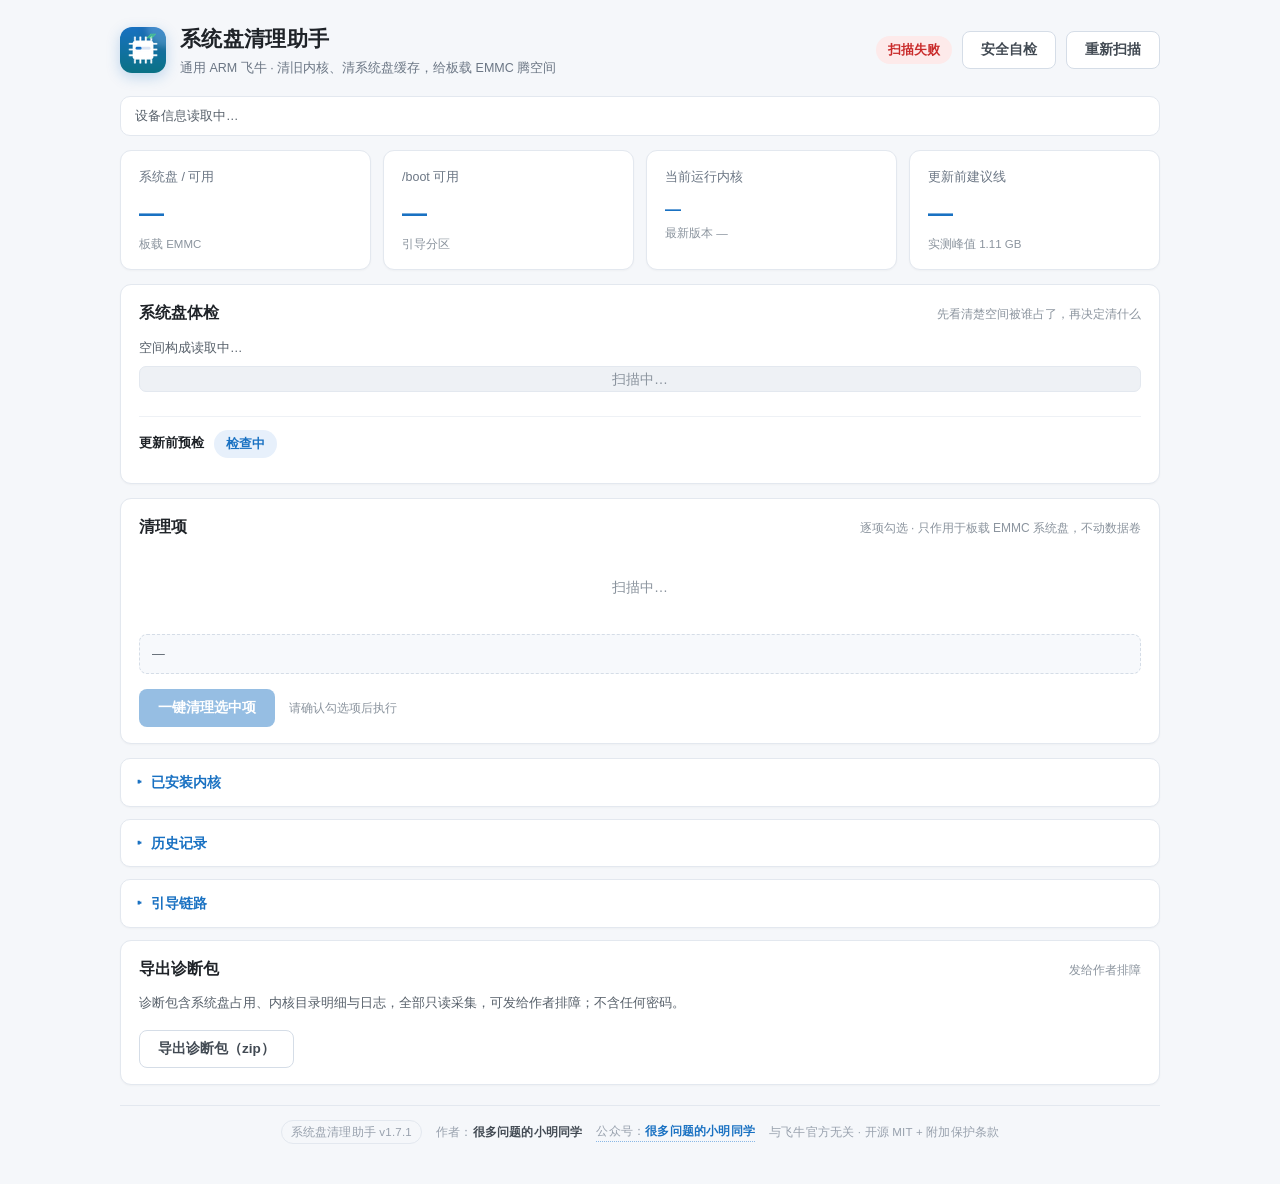
==== commit 081aefe1: "v1.7.1 修复安卓飞牛App诊断包下载失败 - 导出诊断包改为直接走 /api/diagnose 附件链接，绕开 App WebView 对 blob: 的拦截。 - 删除靠 UA 猜环境的 in" ====
--- a/src/fncleankernel/app/web/index.html
+++ b/src/fncleankernel/app/web/index.html
@@ -171,7 +171,7 @@
   </section>
 
   <footer class="aboutline" aria-label="作者信息">
-    <span class="who">系统盘清理助手 v1.7.0</span>
+    <span class="who">系统盘清理助手 v1.7.1</span>
     <span>作者：<b>很多问题的小明同学</b></span>
     <span id="qrTrigger" class="qr-trigger" role="button" tabindex="0"
           title="点击查看公众号二维码">公众号：<b>很多问题的小明同学</b></span>
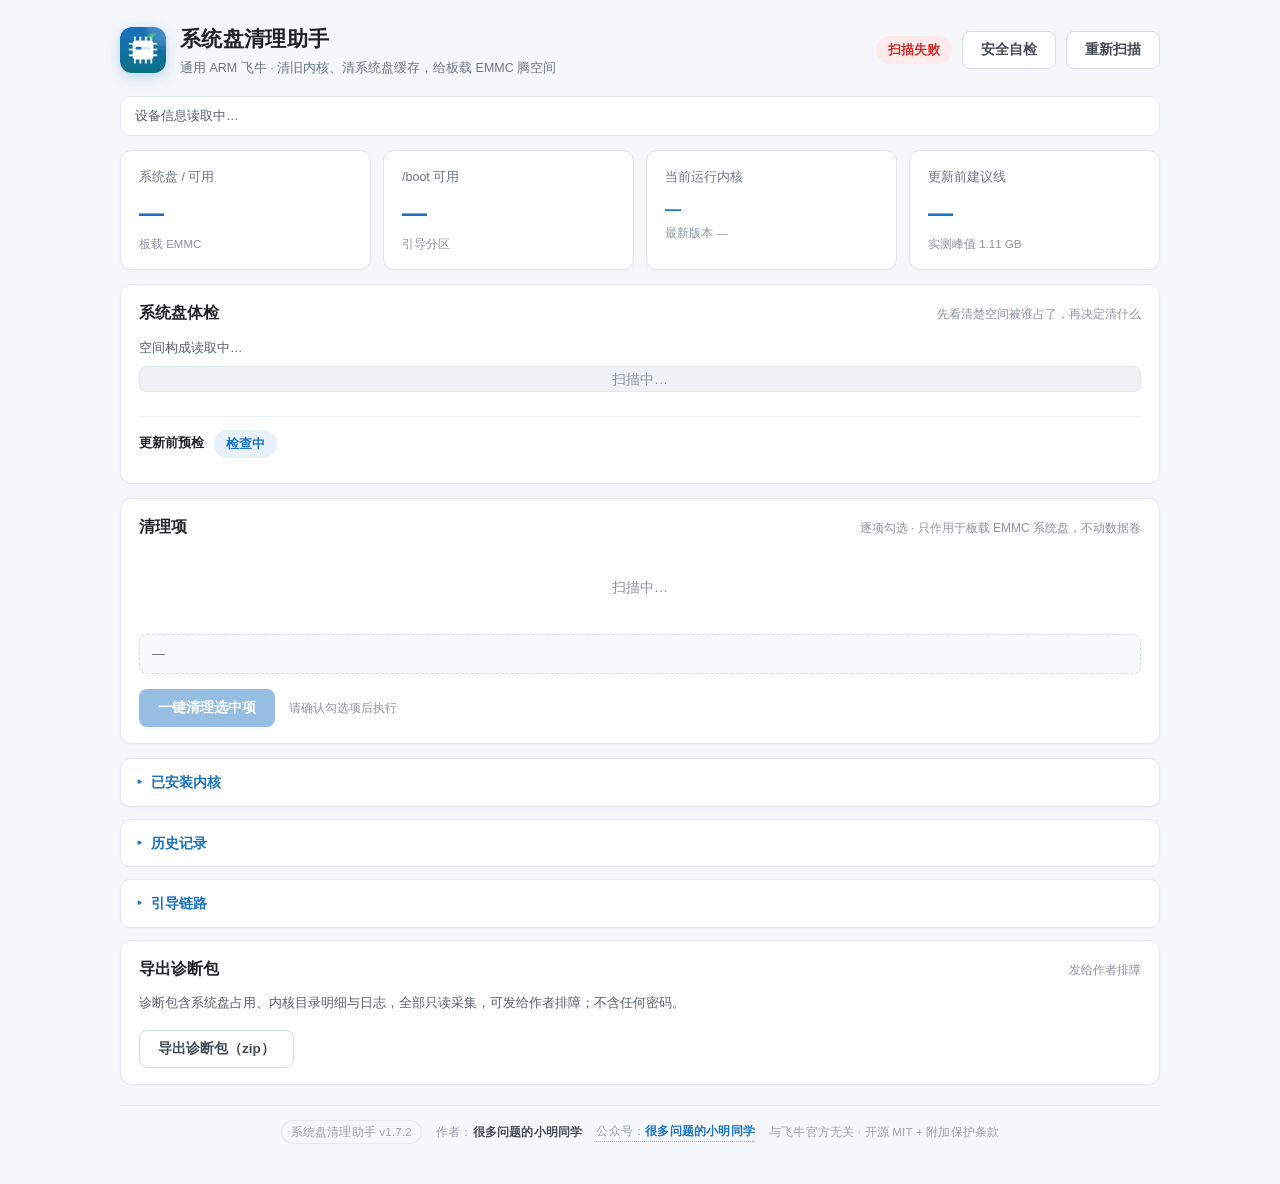
==== commit 02b94800: "v1.7.2 访问来源可配置 - 新增飞牛应用中心设置页表单(wizard/config)：登记可信入口域名、切换校验模式。 - config_callback 把表单值写入 appdata，serv" ====
--- a/src/fncleankernel/app/web/index.html
+++ b/src/fncleankernel/app/web/index.html
@@ -171,7 +171,7 @@
   </section>
 
   <footer class="aboutline" aria-label="作者信息">
-    <span class="who">系统盘清理助手 v1.7.1</span>
+    <span class="who">系统盘清理助手 v1.7.2</span>
     <span>作者：<b>很多问题的小明同学</b></span>
     <span id="qrTrigger" class="qr-trigger" role="button" tabindex="0"
           title="点击查看公众号二维码">公众号：<b>很多问题的小明同学</b></span>
